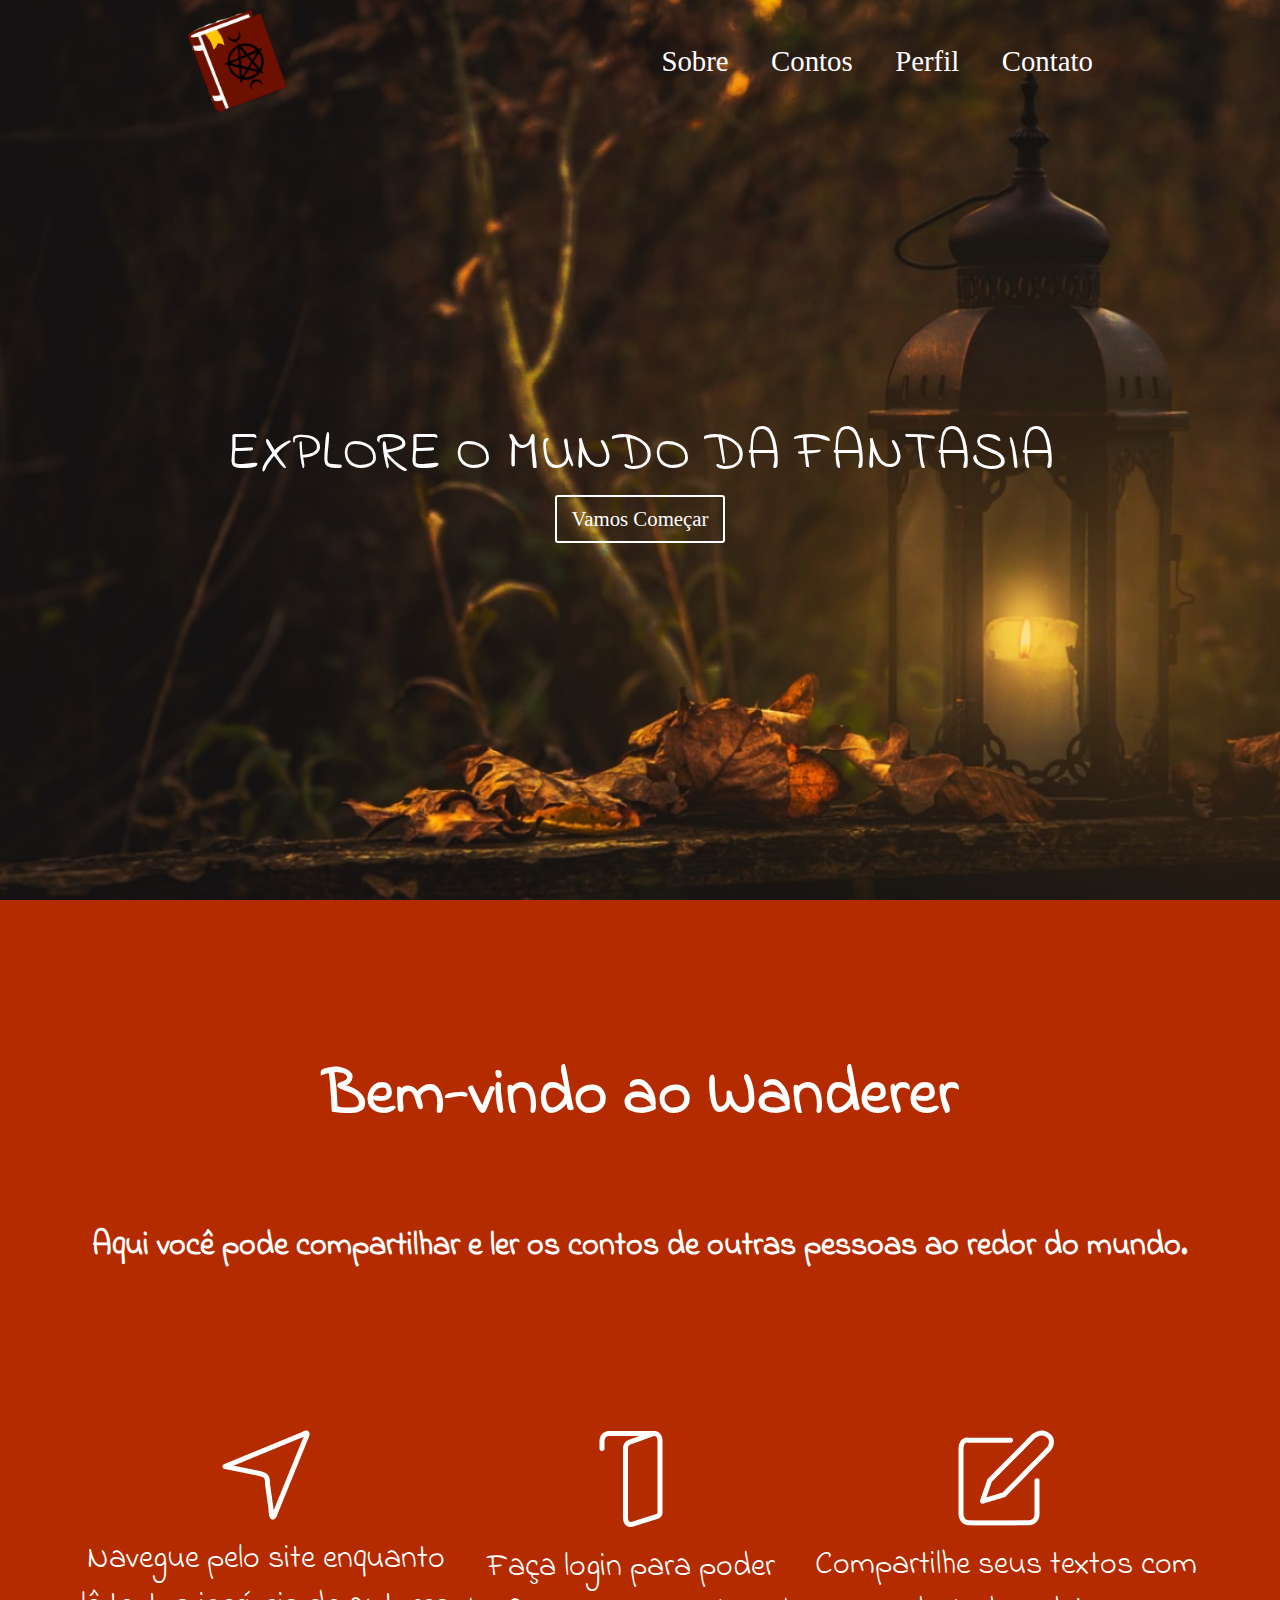
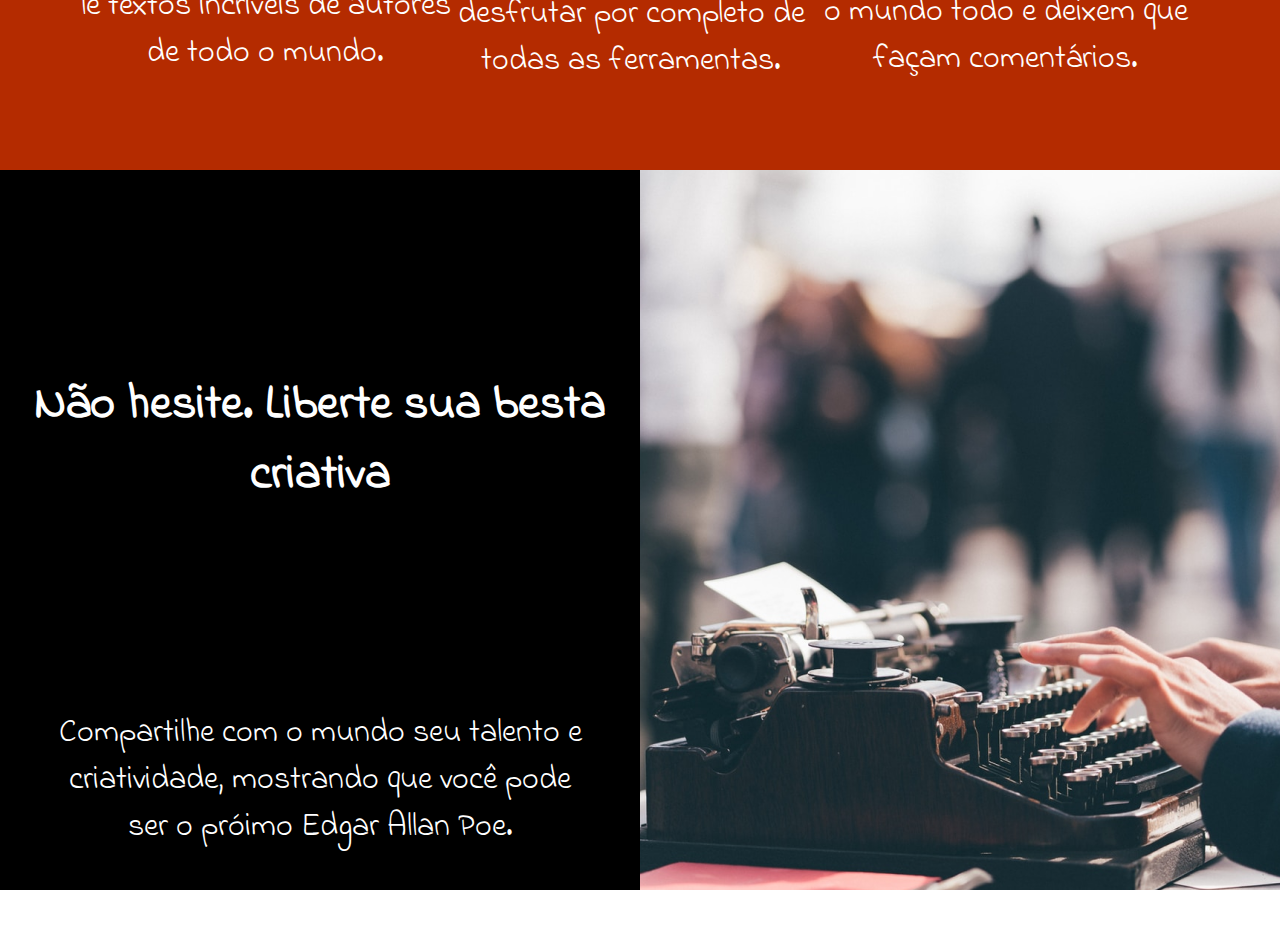
==== index.html @ 6fa452e2 "initial commit" ====
<!DOCTYPE html>
<html lang="pt-br">

<head>
    <meta charset="UTF-8">
    <meta name="viewport" content="width=device-width, initial-scale=1.0">
    <title>Home - Wanderer</title>
    <link rel="stylesheet" href="css/style.css">
    <link rel="preconnect" href="https://fonts.gstatic.com">
    <link href="https://fonts.googleapis.com/css2?family=Indie+Flower&family=Permanent+Marker&display=swap" rel="stylesheet">
</head>

<body>
    <div class="inital-area">
        <header class="header">
            <div class="logo-area">
                <a href="index.html">
                    <img src="img/logo.png" alt="book logo" class="logo">
                </a>
            </div>
            <nav class="nav-area">
                <a href="sobre.html">Sobre</a>
                <a href="contos.html">Contos</a>
                <a href="#">Perfil</a>
                <a href="contato.html">Contato</a>
            </nav>
        </header>

        <div class="main-heading-area">
            <h1 class="main-heading">Explore o mundo da fantasia</h1>
            <button class="btn-heading">Vamos Começar</button>
        </div>
    </div>
    <div class="info-area">
        <h1 class="main-info-heading">Bem-vindo ao Wanderer</h1>
        <h2>Aqui você pode compartilhar e ler os contos de outras pessoas ao redor do mundo.</h2>

        <div class="info-box-area">
            <div class="info-box">
                <img src="img/v1.png" alt="seta navegação">
                <p>Navegue pelo site enquanto lê textos incríveis de autores de todo o mundo.</p>
            </div>
            <div class="info-box">
                <img src="img/v2.png" alt="login">
                <p>Faça login para poder desfrutar por completo de todas as ferramentas.</p>
            </div>
            <div class="info-box">
                <img src="img/v3.png" alt="escrever texto">
                <p>Compartilhe seus textos com o mundo todo e deixem que façam comentários.</p>
            </div>
        </div>
    </div>

    <div class="explore-area">
        <div class="explore-box left">
            <h1>Não hesite. Liberte sua besta criativa</h1>
            <p>Compartilhe com o mundo seu talento e criatividade, mostrando que você pode ser o próimo Edgar Allan Poe.</p>
            <button class="btn-heading btn-bottom">Explorar</button>
        </div>
        <div class="explore-box right">
            
        </div>
    </div>

</body>

</html>
---- css/style.css ----
*,
*::after,
*::before {
  box-sizing: content-box;
  margin: 0;
}

body {
  margin: 0;
  padding: 0;
  font-family: Arial, Helvetica, sans-serif;
  font-size: 62.5%;
  color: white;
}

.inital-area {
  background-image: url(../img/wp1.png);
  height: 100vh;
  background-size: cover;
}

.header {
  display: flex;
  justify-content: space-around;
  align-items: center;
  font-family: "Permanent Marker", cursive;
  padding-top: 10px;
}

.logo {
  width: 100px;
}

.nav-area a {
  color: inherit;
  font-size: 1.8rem;
  color: white;
  text-decoration: none;
}

.nav-area a:not(:last-child) {
  margin-right: 40px;
}

.main-heading-area {
  display: flex;
  flex-direction: column;
  align-items: center;
}

.main-heading {
  text-align: center;
  text-transform: uppercase;
  font-family: "Indie Flower", cursive;
  font-size: 3.5rem;
  font-weight: 400;
  margin-top: 300px;
}

.btn-heading {
  text-align: center;
  padding: 10px 15px;
  border-radius: 3px;
  border: 2px solid white;
  background-color: transparent;
  color: white;
  font-family: "Permanent Marker", cursive;
  font-size: 1.3rem;
  outline: none;
}

.btn-heading:hover {
  background-color: white;
  transition: 0.2s;
  color: black;
}

.info-area {
  background-color: #b42b00;
  min-height: 80vh;
  text-align: center;
  font-family: "Indie Flower", cursive;
  font-weight: 400;
  padding-top: 150px;
}

.info-area h1 {
  font-size: 4rem;
  margin-bottom: 80px;
}

.info-area h2 {
  font-size: 2rem;
}

.info-box-area {
  display: flex;
  font-size: 2rem;
  margin-top: 10rem;
  padding: 0 5rem;
}

.explore-area {
  height: 80vh;
  display: flex;
}

.left {
  /* background-image: url(../img/rec10.png); */
  background-color: black;
  height: 100%;
  width: 50vw;
}

.left h1 {
  text-align: center;
  font-family: "Indie Flower", cursive;
  font-size: 3rem;
  margin-top: 200px;
}

.left p {
  text-align: center;
  font-family: "Indie Flower", cursive;
  font-size: 2rem;
  margin-top: 200px;
  padding: 0 50px;
}

.right {
  background-image: url(../img/rec8.png);
  width: 50vw;
  background-repeat: no-repeat;
  background-size: cover;
  background-position: center;
}

.btn-bottom {
  margin: 50px auto 0 auto;
  display: block;
}

.wp2 {
  background-image: url(../img/wp2.png);
  background-repeat: no-repeat;
  background-size: cover;
  height: 80vh;
}

.about-heading {
  text-align: center;
  font-family: "Indie Flower", cursive;
  font-size: 3rem;
  margin-top: 10rem;
  filter: drop-shadow(8px 8px 10px black);
}

.about-area {
  height: 80vh;
  background-color: #021d43;
  padding: 200px 60px 0 60px;
}

.about-area p {
  text-align: center;
  font-family: "Indie Flower", cursive;
  font-size: 2.5rem;
}

.mb {
  padding-bottom: 120px;
}

.image-moon1 {
  width: 125px;
  height: 125px;
  position: absolute;
}


.wp3 {
  background-image: url(../img/wp3.png);
  background-repeat: no-repeat;
  background-size: cover;
  height: 80vh;
}

.category-heading {
  font-family: "Indie Flower", cursive;
  font-size: 3.5rem;
  margin-left: 30vw;
  margin-top: 25vh
}

.table-category {
  font-family: "Indie Flower", cursive;
  font-size: 2rem;
  float: right;
  margin-top: -15rem;
  margin-right: 10rem;
  color:black;
  font-weight: 700;
}

.contos-area {
  background-color: #44015E;
  height: 80vh;
}

.contos-heading {
  font-family: "Indie Flower", cursive;
  font-size: 2rem;
  text-align: center;
  padding-top: 3rem;
}

.contos-info-area {
  display: flex;
  justify-content: center;
  font-family: "Indie Flower", cursive;
  margin-top: 8rem;

}

.contos-box {
  min-width: 500px;
  padding: 0 4rem;
}

.contos-box img {
  float: left;
  margin-right: 1.5rem;
}

.contos-box h3 {
  font-weight: 700;
  font-size: 2.5rem;
}

.contos-box span {
  font-size: 2rem;
}

.contos-box p {
  font-size: 2.5rem;
  margin-top: 1.5rem;
}

.wp4 {
  background-image: url(../img/wp4.png);
  background-repeat: no-repeat;
  background-size: cover;
  background-position: center;
  min-height: 80vh;
}

.heading-contato {
  text-align: center;
  margin-top: 15rem;
  font-family: "Indie Flower", cursive;
  font-size: 3rem;
}

.contato-area {
  height: 100vh;
  background-color: #021D43;
  display: flex;
  justify-content: center;
}

.contato-form {
  width: 600px;
  padding-top: 8rem;
  font-family: "Indie Flower", cursive;
}

.input  {

  /* padding: 10px; */
  box-shadow: inset -5px 5px 4px rgba(0, 0, 0, 0.25);
  border-radius: 10px;
  background: rgba(255, 255, 255, 0.6);
  border: none;
  font-family: Indie Flower;
  font-style: normal;
  font-weight: normal;
  font-size: 25px;
  line-height: 35px;
  outline: none;
  color: #052B60;
}

.input1 {
  width: 100%;
}

.input2 {
  width: 50%;
}

.text {
  font-size: 1.6rem;
}

.input::placeholder {
  color:#021D43;
}

.first {
  margin-bottom: 2rem;
}

.conteudo {
  width: 100%;
  resize: none;
}


.btn-submit {
  padding: 10px;
  background-color: rgba(255, 255, 255, 0.6) ;
  border: none;
  border-radius: 3px;
}
#form-errors {
  background-color:rgba(255, 255, 255, 0.6) ;
  padding: 10px;
  border-radius: 5px;
  display: none;
} 

#form-errors a {
  font-size: 20px;
  text-decoration: none;
  color: #b42b00;
  text-decoration: underline;
}
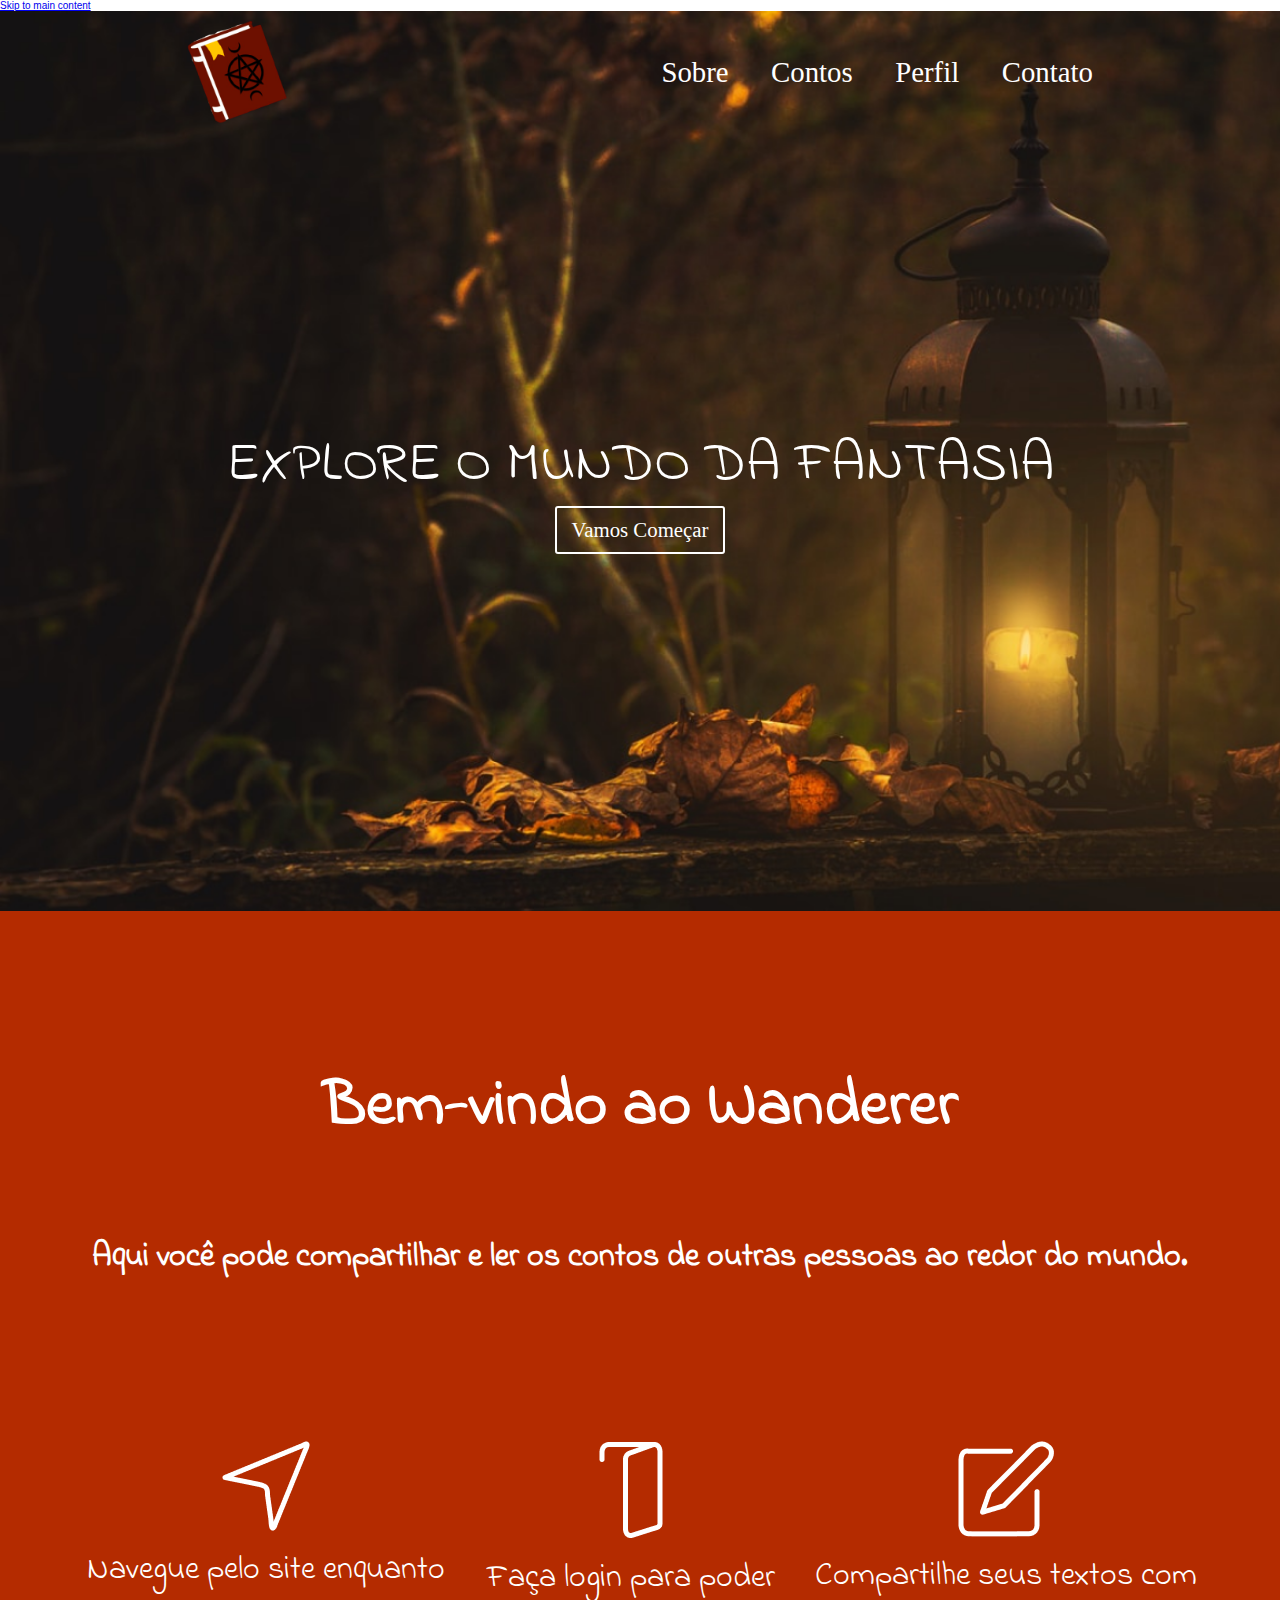
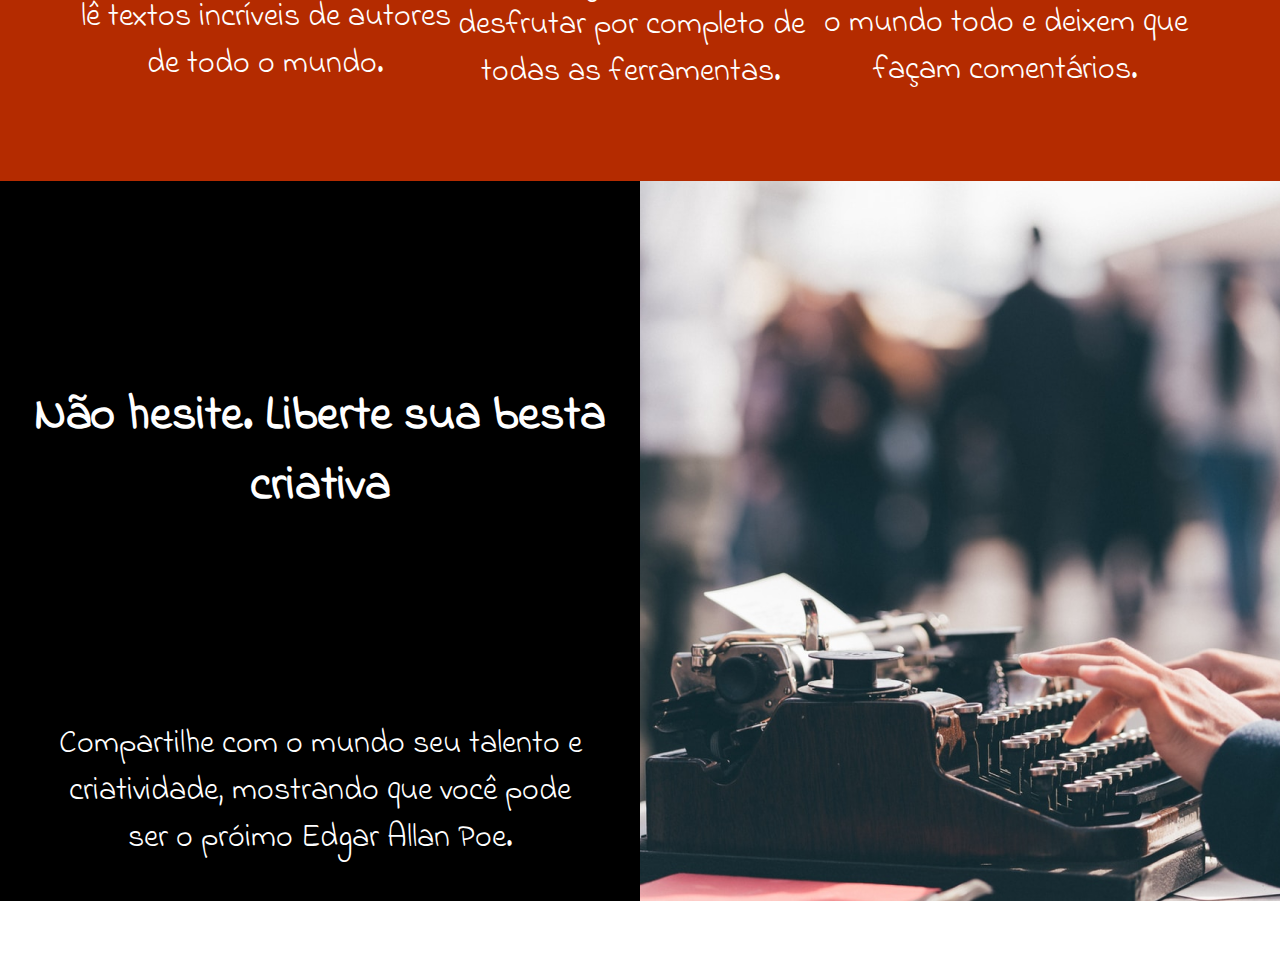
==== commit 4b6654f7: "fix acessibility errors" ====
--- a/index.html
+++ b/index.html
@@ -11,6 +11,7 @@
 </head>
 
 <body>
+    <a class="skip-main" href="#main-heading-area">Skip to main content</a>
     <div class="inital-area">
         <header class="header">
             <div class="logo-area">
@@ -26,7 +27,7 @@
             </nav>
         </header>
 
-        <div class="main-heading-area">
+        <div class="main-heading-area" id="main-heading-area">
             <h1 class="main-heading">Explore o mundo da fantasia</h1>
             <button class="btn-heading">Vamos Começar</button>
         </div>
